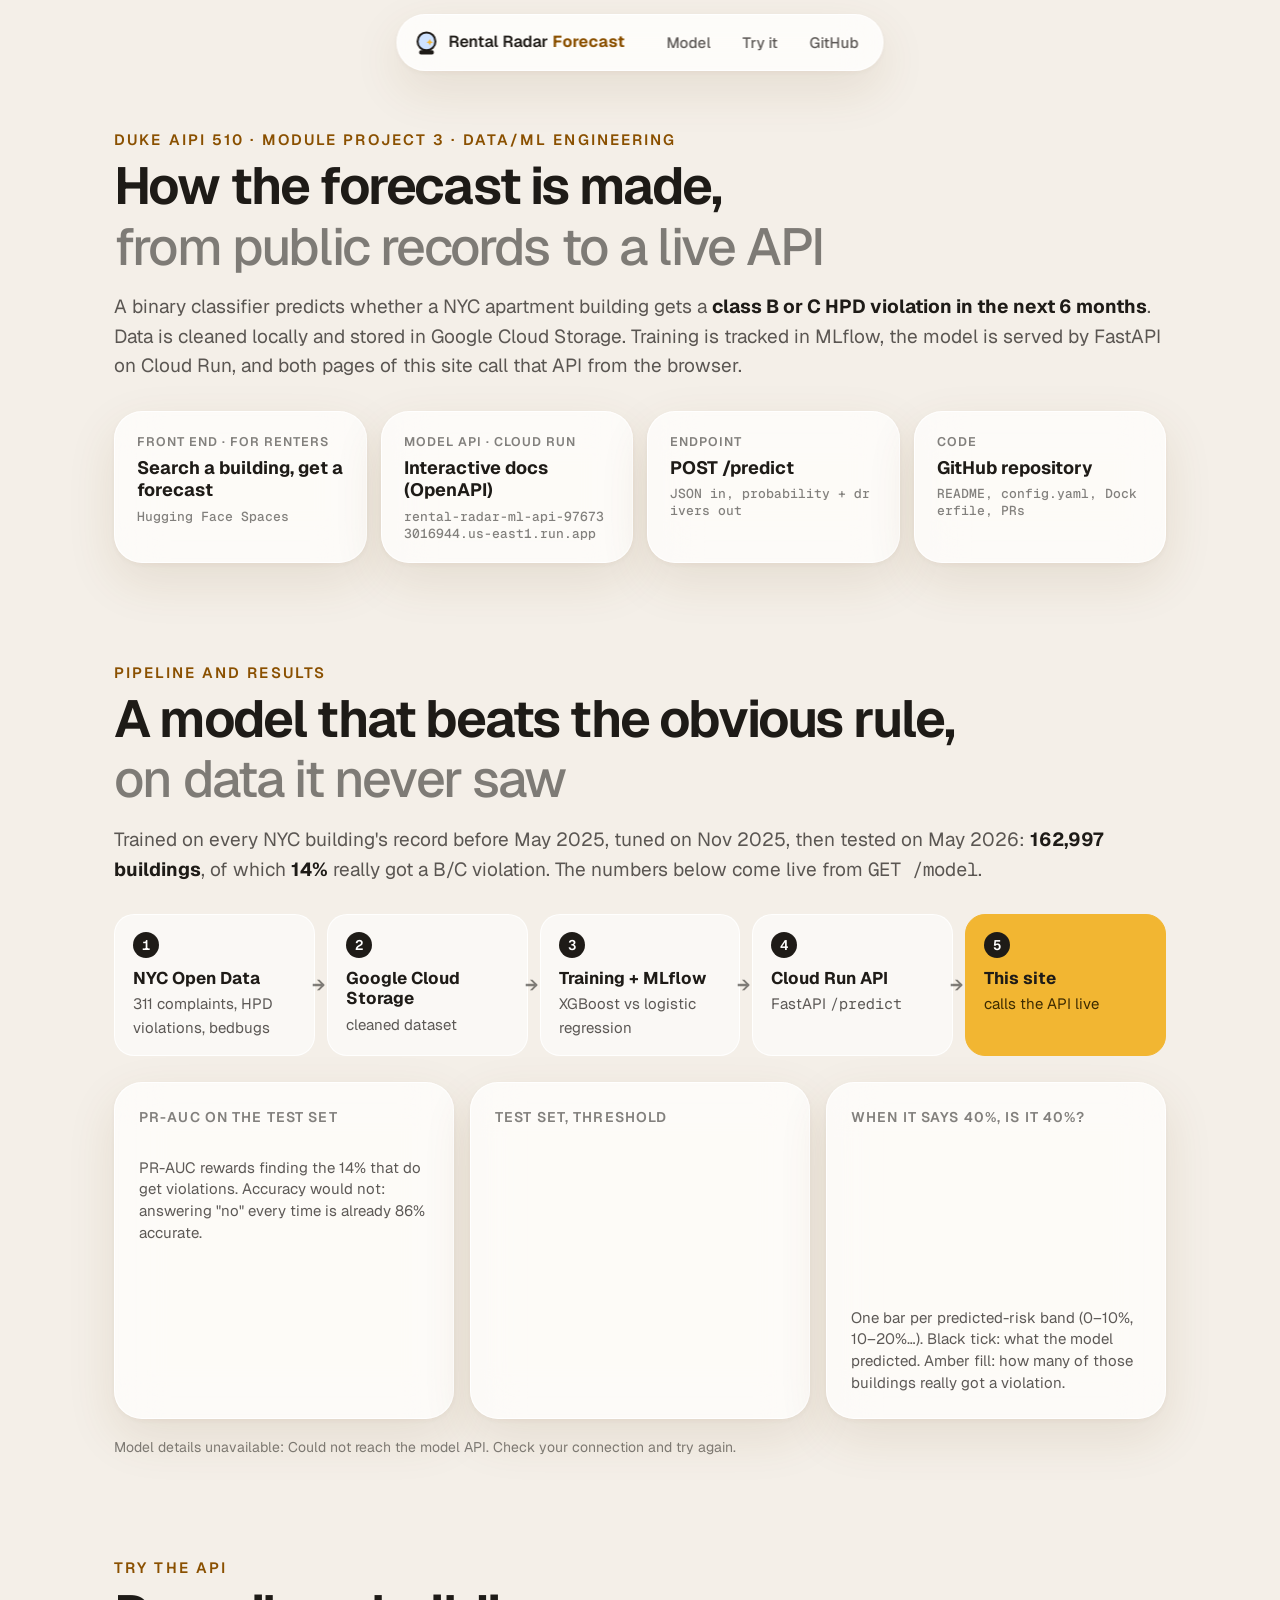
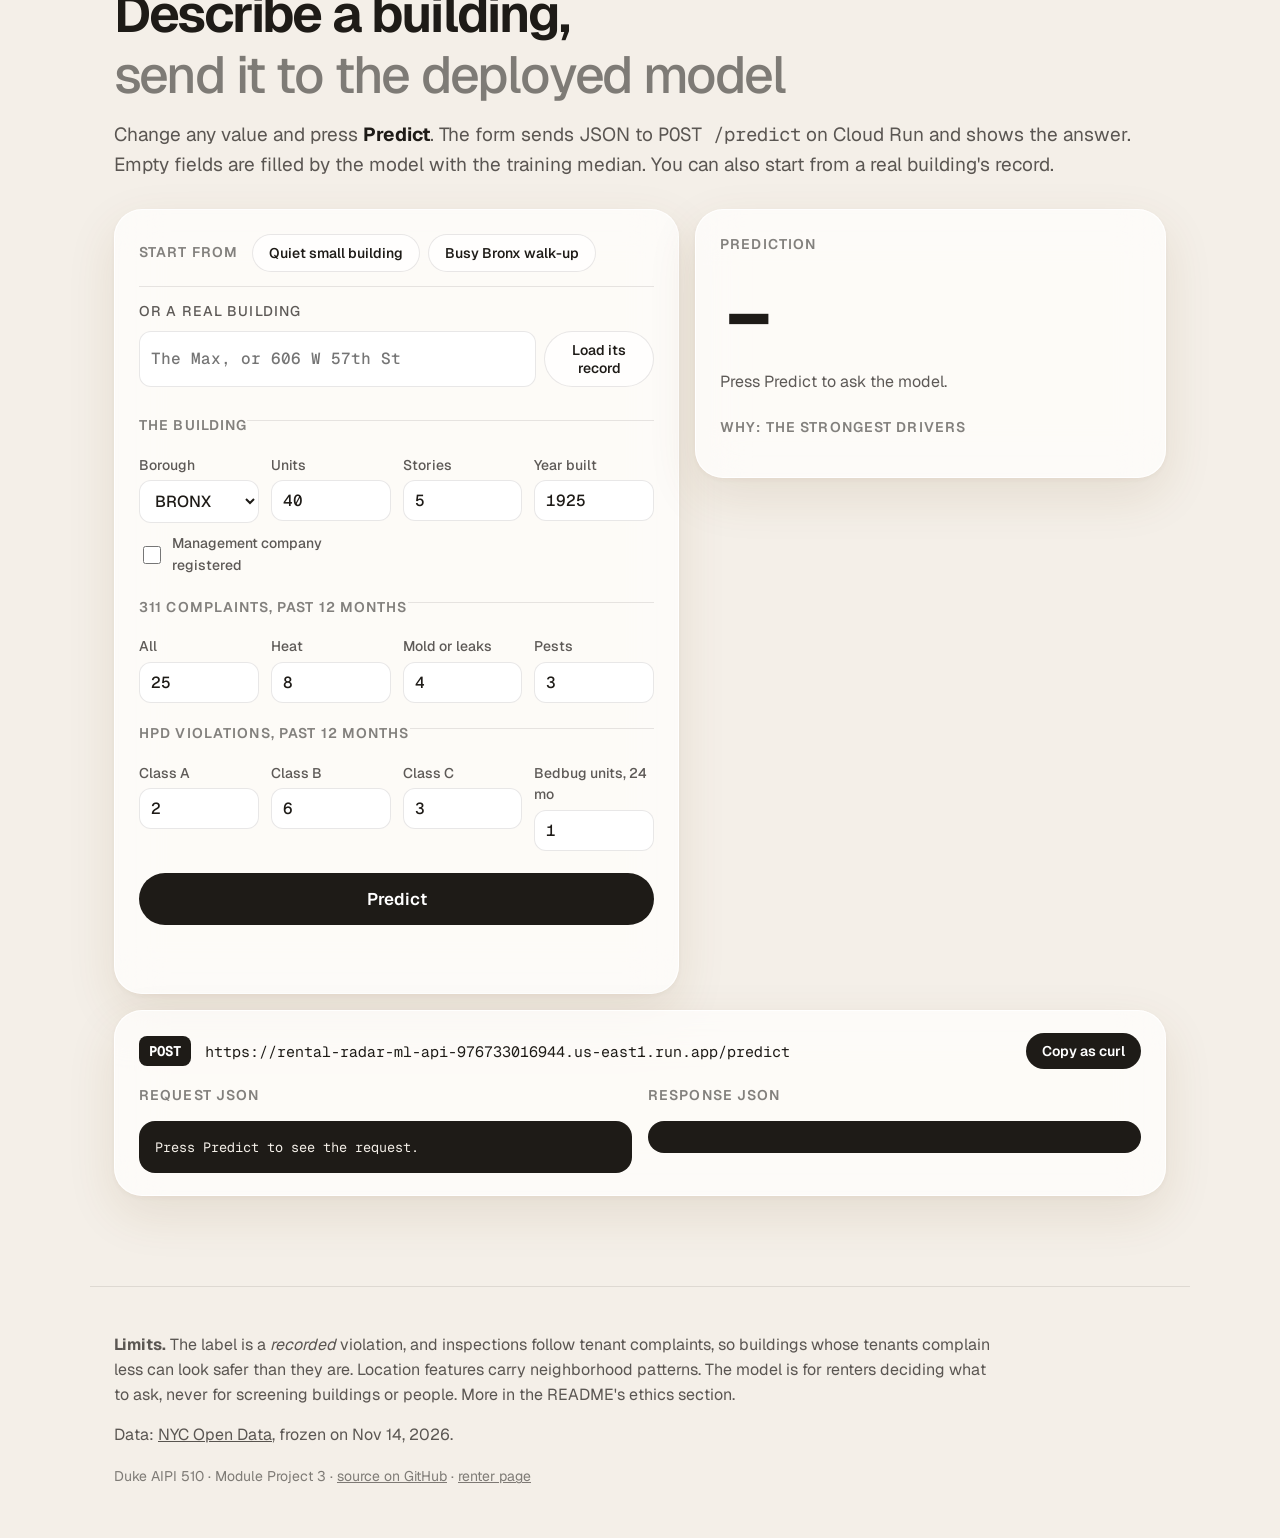
==== frontend/project.html @ d723352f "Front end: split into a renter page and a project page for graders" ====
<!doctype html>
<html lang="en">
<head>
<meta charset="utf-8">
<meta name="viewport" content="width=device-width, initial-scale=1">
<title>Rental Radar ML · Project</title>
<meta name="description" content="How the Rental Radar forecast is built: the data pipeline, the model's test results, and a form that sends your own request to the deployed /predict API. Duke AIPI 510, Module Project 3.">
<link rel="preconnect" href="https://fonts.googleapis.com">
<link rel="preconnect" href="https://fonts.gstatic.com" crossorigin>
<link rel="stylesheet" href="https://fonts.googleapis.com/css2?family=Geist:wght@400;500;600;700&family=Geist+Mono:wght@400;500;600&display=swap">
<link rel="stylesheet" href="styles.css">
<link rel="icon" href="data:image/svg+xml,%3Csvg xmlns='http://www.w3.org/2000/svg' viewBox='0 0 32 32'%3E%3Ccircle cx='16' cy='14' r='11' fill='%23CFE3FF' stroke='%231E1B17' stroke-width='2.5'/%3E%3Crect x='7' y='25' width='18' height='5' rx='2' fill='%231E1B17'/%3E%3C/svg%3E">
</head>
<body class="project">

<header class="nav">
  <a class="brand" href="index.html" data-keep-api aria-label="Rental Radar Forecast, the renter page">
    <svg viewBox="0 0 32 32" width="26" height="26" aria-hidden="true"><circle cx="16" cy="14" r="11" fill="#CFE3FF" stroke="#1E1B17" stroke-width="2.5"/><path d="M20 11l1.2 2.8 2.8 1.2-2.8 1.2-1.2 2.8-1.2-2.8-2.8-1.2 2.8-1.2z" fill="#F2B632"/><rect x="7" y="25" width="18" height="5" rx="2" fill="#1E1B17"/></svg>
    <span>Rental Radar <b>Forecast</b></span>
  </a>
  <nav aria-label="Sections">
    <a href="#model">Model</a>
    <a href="#try">Try it</a>
    <a data-repo href="#" target="_blank" rel="noopener">GitHub</a>
  </nav>
</header>

<main id="top">
  <!-- 1. What this is, and every link a grader needs -->
  <section class="block phead" aria-labelledby="pTitle">
    <p class="kicker">Duke AIPI 510 · Module Project 3 · Data/ML Engineering</p>
    <h1 id="pTitle" class="h2">How the forecast is made, <span class="soft">from public records to a live API</span></h1>
    <p class="sub">A binary classifier predicts whether a NYC apartment building gets a <b>class B or C HPD violation in the next 6 months</b>. Data is cleaned locally and stored in Google Cloud Storage. Training is tracked in MLflow, the model is served by FastAPI on Cloud Run, and both pages of this site call that API from the browser.</p>
    <div class="links">
      <a class="card lk" href="index.html" data-keep-api><span class="cap">Front end · for renters</span><b>Search a building, get a forecast</b><span class="mono">Hugging Face Spaces</span></a>
      <a class="card lk" id="lkDocs" target="_blank" rel="noopener"><span class="cap">Model API · Cloud Run</span><b>Interactive docs (OpenAPI)</b><span class="mono" id="lkApi"></span></a>
      <a class="card lk" href="#try"><span class="cap">Endpoint</span><b>POST /predict</b><span class="mono">JSON in, probability + drivers out</span></a>
      <a class="card lk" data-repo href="#" target="_blank" rel="noopener"><span class="cap">Code</span><b>GitHub repository</b><span class="mono">README, config.yaml, Dockerfile, PRs</span></a>
    </div>
  </section>

  <!-- 2. Pipeline and model results (from GET /model) -->
  <section id="model" class="block" aria-labelledby="modelTitle">
    <p class="kicker">Pipeline and results</p>
    <h2 id="modelTitle" class="h2">A model that beats the obvious rule, <span class="soft">on data it never saw</span></h2>
    <p class="sub">Trained on every NYC building's record before May 2025, tuned on Nov 2025, then tested on May 2026: <b>162,997 buildings</b>, of which <b>14%</b> really got a B/C violation. The numbers below come live from <code>GET /model</code>.</p>

    <div class="flow" aria-label="Pipeline">
      <div class="step"><b>NYC Open Data</b><span>311 complaints, HPD violations, bedbugs</span></div>
      <div class="step"><b>Google Cloud Storage</b><span>cleaned dataset</span></div>
      <div class="step"><b>Training + MLflow</b><span>XGBoost vs logistic regression</span></div>
      <div class="step"><b>Cloud Run API</b><span>FastAPI <code>/predict</code></span></div>
      <div class="step hl"><b>This site</b><span>calls the API live</span></div>
    </div>

    <div class="grid3">
      <div class="card stat">
        <p class="cap">PR-AUC on the test set</p>
        <div class="bars" id="bars"></div>
        <p class="note">PR-AUC rewards finding the 14% that do get violations. Accuracy would not: answering "no" every time is already 86% accurate.</p>
      </div>
      <div class="card stat">
        <p class="cap">Test set, threshold <span id="thr"></span></p>
        <div class="cm" id="cm"></div>
        <p class="note" id="cmNote"></p>
      </div>
      <div class="card stat">
        <p class="cap">When it says 40%, is it 40%?</p>
        <div class="calib" id="calib"></div>
        <p class="note">One bar per predicted-risk band (0–10%, 10–20%…). Black tick: what the model predicted. Amber fill: how many of those buildings really got a violation.</p>
      </div>
    </div>
    <p class="fine" id="modelMeta"></p>
  </section>

  <!-- 3. Try the API: user input -> POST /predict -> prediction -->
  <section id="try" class="block" aria-labelledby="tryTitle">
    <p class="kicker">Try the API</p>
    <h2 id="tryTitle" class="h2">Describe a building, <span class="soft">send it to the deployed model</span></h2>
    <p class="sub">Change any value and press <b>Predict</b>. The form sends JSON to <code>POST /predict</code> on Cloud Run and shows the answer. Empty fields are filled by the model with the training median. You can also start from a real building's record.</p>

    <div class="try2">
      <form class="card pform" id="pform" autocomplete="off">
        <div class="presets">
          <span class="cap">Start from</span>
          <button type="button" class="btn ghost small" data-preset="quiet">Quiet small building</button>
          <button type="button" class="btn ghost small" data-preset="busy">Busy Bronx walk-up</button>
        </div>
        <div class="loadreal">
          <label for="realQ" class="cap">or a real building</label>
          <div class="row"><input id="realQ" type="search" placeholder="The Max, or 606 W 57th St" minlength="2" maxlength="80">
          <button type="button" class="btn ghost small" id="loadReal">Load its record</button></div>
          <p class="fine" id="realNote"></p>
        </div>

        <fieldset><legend class="cap">The building</legend>
          <label>Borough<select name="borough"><option value="">(not given)</option><option>BRONX</option><option>BROOKLYN</option><option>MANHATTAN</option><option>QUEENS</option><option>STATEN ISLAND</option></select></label>
          <label>Units<input name="units" type="number" min="1" max="20000" step="1"></label>
          <label>Stories<input name="stories" type="number" min="1" max="200" step="1"></label>
          <label>Year built<input name="year_built" type="number" min="1700" max="2030" step="1"></label>
          <label class="chk"><input name="has_mgmt" type="checkbox"> Management company registered</label>
        </fieldset>
        <fieldset><legend class="cap">311 complaints, past 12 months</legend>
          <label>All<input name="c12_all" type="number" min="0" step="1"></label>
          <label>Heat<input name="c12_heat" type="number" min="0" step="1"></label>
          <label>Mold or leaks<input name="c12_mold" type="number" min="0" step="1"></label>
          <label>Pests<input name="c12_pests" type="number" min="0" step="1"></label>
        </fieldset>
        <fieldset><legend class="cap">HPD violations, past 12 months</legend>
          <label>Class A<input name="v12_a" type="number" min="0" step="1"></label>
          <label>Class B<input name="v12_b" type="number" min="0" step="1"></label>
          <label>Class C<input name="v12_c" type="number" min="0" step="1"></label>
          <label>Bedbug units, 24 mo<input name="bb24_infested" type="number" min="0" step="1"></label>
        </fieldset>
        <button type="submit" class="btn">Predict</button>
        <p class="status" id="status" role="status" aria-live="polite"></p>
      </form>

      <div class="card pout" id="pout" aria-live="polite">
        <p class="cap">Prediction</p>
        <div class="pbig"><span id="pProb">–</span><span class="pill" id="pRisk" hidden></span></div>
        <p class="pline" id="pLine">Press Predict to ask the model.</p>
        <p class="note" id="pBand"></p>
        <p class="cap" style="margin-top:22px">Why: the strongest drivers</p>
        <div class="why" id="pWhy"></div>
      </div>
    </div>

    <div class="card apicard">
      <div class="apihead">
        <span class="verb">POST</span><code id="apiUrl"></code>
        <span class="lat" id="apiLat"></span>
        <button type="button" class="btn small" id="copyCurl">Copy as curl</button>
      </div>
      <div class="io">
        <div><p class="cap">Request JSON</p><pre id="apiReq">Press Predict to see the request.</pre></div>
        <div><p class="cap">Response JSON</p><pre id="apiRes"></pre></div>
      </div>
    </div>
  </section>
</main>

<footer class="foot">
  <div>
    <p><b>Limits.</b> The label is a <i>recorded</i> violation, and inspections follow tenant complaints, so buildings whose tenants complain less can look safer than they are. Location features carry neighborhood patterns. The model is for renters deciding what to ask, never for screening buildings or people. More in the README's ethics section.</p>
    <p>Data: <a href="https://opendata.cityofnewyork.us/" target="_blank" rel="noopener">NYC Open Data</a>, frozen on Nov 14, 2026.</p>
  </div>
  <p class="fine">Duke AIPI 510 · Module Project 3 · <a data-repo href="#" target="_blank" rel="noopener">source on GitHub</a> · <a href="index.html" data-keep-api>renter page</a></p>
</footer>

<script src="config.js"></script>
<script src="common.js"></script>
<script src="project.js"></script>
</body>
</html>
---- frontend/styles.css ----
/* Rental Radar Forecast. Same visual language as the Rental Radar app: Geist, warm paper, glass cards, amber accent. */
:root{
  --page:#F4EFE8; --fg:#1E1B17; --fg2:rgba(30,27,23,.72); --fg3:rgba(30,27,23,.55);
  --card:rgba(255,255,255,.72); --edge:rgba(255,255,255,.9); --line:rgba(30,27,23,.10);
  --chip:rgba(30,27,23,.06); --chip2:rgba(30,27,23,.09);
  --amber:#F2B632; --amber-t:#8A5000; --red:#B53F2C; --green:#2C7A45; --blue:#2B63AD;
  --shadow:0 18px 50px rgba(110,72,20,.11),0 2px 6px rgba(110,72,20,.05);
  --font:"Geist",ui-sans-serif,system-ui,-apple-system,"Segoe UI",sans-serif;
  --mono:"Geist Mono",ui-monospace,"SF Mono",Menlo,monospace;
  --ease:cubic-bezier(.22,1,.36,1);
  color-scheme:light;
}
*{box-sizing:border-box}
html{scroll-behavior:smooth}
body{margin:0;background:var(--page);color:var(--fg);font:400 17px/1.55 var(--font);-webkit-font-smoothing:antialiased}
a{color:inherit}
code,pre{font-family:var(--mono)}
.sr{position:absolute;width:1px;height:1px;overflow:hidden;clip:rect(0 0 0 0)}
.soft{color:var(--fg3);font-weight:500}
:focus-visible{outline:3px solid var(--amber);outline-offset:2px;border-radius:8px}

/* nav */
.nav{position:fixed;top:14px;left:50%;transform:translateX(-50%);z-index:20;display:flex;align-items:center;gap:28px;
  padding:8px 10px 8px 16px;border-radius:999px;background:rgba(255,255,255,.78);backdrop-filter:blur(20px) saturate(160%);
  -webkit-backdrop-filter:blur(20px) saturate(160%);box-shadow:var(--shadow);border:1px solid var(--edge);width:max-content;max-width:calc(100% - 32px)}
.brand{display:flex;align-items:center;gap:9px;text-decoration:none;font-weight:600;font-size:16px;white-space:nowrap}
.brand b{color:var(--amber-t)}
.nav nav{display:flex;gap:4px}
.nav nav a{text-decoration:none;font-size:15px;font-weight:500;padding:8px 14px;border-radius:999px;color:var(--fg2)}
.nav nav a:hover{background:var(--chip);color:var(--fg)}

/* hero */
.hero{position:relative;min-height:100vh;display:flex;align-items:center;padding:120px 24px 80px;color:#FBF8F2;overflow:visible}
.hero-bg{position:absolute;inset:0;background:linear-gradient(180deg,rgba(14,15,18,.55),rgba(14,15,18,.35) 40%,rgba(14,15,18,.82)),url(img/dusk.jpg) center/cover no-repeat}
.hero-in{position:relative;max-width:1180px;margin:0 auto;width:100%;text-align:center}
.eyebrow{display:inline-flex;align-items:center;gap:10px;margin:0 0 22px;padding:8px 14px;border-radius:999px;background:rgba(255,255,255,.12);
  border:1px solid rgba(255,255,255,.18);font:500 14px/1 var(--mono);letter-spacing:.02em;backdrop-filter:blur(10px)}
.dot{width:8px;height:8px;border-radius:50%;background:#7BE495;box-shadow:0 0 0 4px rgba(123,228,149,.25);animation:pulse 2s ease-in-out infinite}
h1{margin:0 auto;font-size:clamp(40px,4.6vw,66px);line-height:1.04;letter-spacing:-.035em;font-weight:650}
@media (min-width:900px){.hero h1{white-space:nowrap}}
h1 .soft{display:block;color:rgba(251,248,242,.62);font-size:.56em;letter-spacing:-.02em;margin-top:14px;font-weight:500}
.squig{position:relative;white-space:nowrap;color:#FFD36B}
.squig svg,.forecast h2 em svg{position:absolute;left:-4px;bottom:-.18em;width:calc(100% + 8px);height:.28em;overflow:visible}
.squig path,.forecast h2 em path{stroke:var(--amber);stroke-width:5;fill:none;stroke-linecap:round;stroke-dasharray:260;stroke-dashoffset:260;animation:draw 1.1s .4s var(--ease) forwards}
.lede{max-width:62ch;font-size:clamp(18px,1.6vw,21px);line-height:1.5;color:rgba(251,248,242,.86);margin:26px auto 30px}
.lede b{color:#FFD36B;font-weight:600}

.search{position:relative;display:flex;align-items:center;gap:10px;max-width:720px;margin:0 auto;padding:8px 8px 8px 20px;border-radius:999px;
  background:#fff;box-shadow:0 20px 60px rgba(0,0,0,.35)}
.search .mag{width:22px;height:22px;fill:none;stroke:var(--fg3);stroke-width:2.2;stroke-linecap:round;flex:none}
.search input{flex:1;min-width:0;border:0;outline:0;background:transparent;font:500 19px var(--font);color:var(--fg);padding:12px 4px}
.search input::placeholder{color:var(--fg3)}
.btn{display:inline-flex;align-items:center;justify-content:center;gap:8px;border:0;cursor:pointer;border-radius:999px;padding:15px 26px;
  font:600 17px var(--font);background:var(--fg);color:#fff;text-decoration:none;transition:transform .2s var(--ease),background .2s}
.btn:hover{transform:translateY(-1px);background:#000}
.btn:active{transform:translateY(1px)}
.btn.ghost{background:rgba(255,255,255,.75);color:var(--fg);border:1px solid var(--line);font-weight:550}
.btn.ghost:hover{background:#fff}
.btn.small{padding:9px 16px;font-size:14px}
.results{text-align:left;position:absolute;left:0;right:0;top:calc(100% + 10px);margin:0;padding:8px;list-style:none;background:#fff;color:var(--fg);
  border-radius:22px;box-shadow:0 24px 60px rgba(0,0,0,.3);z-index:15;max-height:420px;overflow:auto}
.results li{display:flex;justify-content:space-between;align-items:center;gap:16px;padding:12px 14px;border-radius:14px;cursor:pointer}
.results li[aria-selected="true"],.results li:hover{background:var(--chip)}
.results .nm{font-weight:600;font-size:17px}
.results .ad{font-size:15px;color:var(--fg2)}
.results .u{font:500 14px var(--mono);color:var(--fg3);white-space:nowrap}
.results li.empty{flex-direction:column;align-items:flex-start;gap:10px;cursor:default}
.results li.empty:hover{background:transparent}
.results .lookup{border-color:var(--line)}
.results .lookup:disabled{opacity:.6;cursor:progress;transform:none}
.results .src{display:inline-block;margin-top:2px;font:500 13px var(--mono);color:var(--blue);text-decoration:none}
.results .src:hover{text-decoration:underline}
.try{display:flex;flex-wrap:wrap;align-items:center;justify-content:center;gap:10px;margin-top:20px}
.try span{font-size:15px;color:rgba(251,248,242,.7)}
.ex{border:1px solid rgba(255,255,255,.25);background:rgba(255,255,255,.12);color:#fff;border-radius:999px;padding:9px 16px;font:500 15px var(--font);cursor:pointer;backdrop-filter:blur(8px);transition:background .2s,transform .2s var(--ease)}
.ex:hover{background:rgba(255,255,255,.22);transform:translateY(-2px) rotate(-1deg)}
.status{min-height:26px;margin:18px 0 0;font-size:16px;color:#FFE2A0}
.status.err{color:#FFB4A6}

/* result */
.result{max-width:1100px;margin:-60px auto 0;padding:0 24px 40px;position:relative;z-index:5;scroll-margin-top:90px}
.bhead{display:flex;flex-wrap:wrap;align-items:flex-end;justify-content:space-between;gap:16px 24px;margin:0 0 26px;padding:26px 30px;border-radius:28px;
  background:var(--card);backdrop-filter:blur(24px) saturate(160%);-webkit-backdrop-filter:blur(24px) saturate(160%);border:1px solid var(--edge);box-shadow:var(--shadow)}
.bhead h2{margin:0;font-size:clamp(30px,4vw,44px);letter-spacing:-.03em;line-height:1.05}
.bhead .addr{margin:6px 0 0;font-size:18px;color:var(--fg2)}
.facts{display:flex;flex-wrap:wrap;gap:10px}
.fact{padding:10px 16px;border-radius:16px;background:var(--chip);text-align:left}
.fact b{display:block;font:600 22px/1.1 var(--mono);letter-spacing:-.02em}
.fact span{font-size:14px;color:var(--fg2)}

.card{background:var(--card);backdrop-filter:blur(24px) saturate(160%);-webkit-backdrop-filter:blur(24px) saturate(160%);
  border:1px solid var(--edge);border-radius:28px;box-shadow:var(--shadow)}
.bhead{background:rgba(255,255,255,.92)}
.forecast{position:relative;display:grid;grid-template-columns:minmax(0,1.25fr) minmax(0,1fr);gap:30px;padding:38px 40px 28px}
.forecast .ball{position:absolute;left:-26px;top:-34px;width:84px;transform:rotate(-10deg);animation:float 4s ease-in-out infinite;filter:drop-shadow(0 6px 0 rgba(0,0,0,.10))}
.ball .tw{animation:tw 1.6s ease-in-out infinite;transform-origin:center}
.sticker{position:absolute;top:-20px;right:30px;transform:rotate(6deg);background:var(--amber);color:#2a1d00;font-weight:700;font-size:17px;
  padding:11px 18px;border-radius:16px;box-shadow:0 6px 0 rgba(0,0,0,.12);animation:bob 3.2s ease-in-out infinite;display:flex;align-items:center;gap:8px;z-index:2}
.sticker span{font:600 24px var(--mono)}
.sticker.calm{background:#BFE8C9;color:#103D20}
.eb{margin:0 0 6px 54px;font:600 15px var(--font);letter-spacing:.14em;text-transform:uppercase;color:var(--amber-t)}
.forecast h2{margin:0;font-size:clamp(26px,3vw,34px);line-height:1.15;font-weight:620;letter-spacing:-.02em}
.forecast h2 em{font-style:normal;position:relative;white-space:nowrap}
.big{display:flex;align-items:flex-end;gap:18px;margin-top:20px;flex-wrap:wrap}
.pct{font:600 clamp(88px,11vw,124px)/.86 var(--mono);letter-spacing:-.06em}
.pct small{font-size:.42em;letter-spacing:-.02em;color:var(--fg2)}
.pct.go{animation:pop .7s var(--ease) both}
.side{display:flex;flex-direction:column;gap:4px;padding-bottom:10px}
.side b{font-size:26px;line-height:1.15;letter-spacing:-.01em}
.side span{font-size:17px;color:var(--fg2)}
.why-h{margin:26px 0 12px;font-size:15px;font-weight:600;letter-spacing:.08em;text-transform:uppercase;color:var(--fg3)}
.why{display:flex;flex-wrap:wrap;gap:10px}
.chipb{display:flex;align-items:baseline;gap:10px;padding:12px 18px;border-radius:18px;background:var(--chip);transition:transform .3s var(--ease);opacity:0;animation:rise .5s var(--ease) forwards}
.chipb:hover{transform:translateY(-3px) rotate(-1deg)}
.chipb b{font:600 32px/1.05 var(--mono);letter-spacing:-.03em}
.chipb span{font-size:17px;line-height:1.25;font-weight:500}
.chipb i{font-style:normal;font-size:20px;font-weight:700}
.chipb.up b,.chipb.up i{color:var(--red)} .chipb.dn b,.chipb.dn i{color:var(--green)}
.fc-side{display:flex;flex-direction:column;align-items:center;justify-content:center;gap:10px}
.gauge svg{width:100%;max-width:360px;display:block}
.gauge .gl{font:500 15px var(--font);fill:var(--fg2)}
.gauge .ml{font:600 15px var(--font);fill:var(--fg)}
.gauge .mv{font:500 15px var(--mono);fill:var(--fg2)}
.arc{stroke-dasharray:100;stroke-dashoffset:100;transition:stroke-dashoffset 1.4s var(--ease) .2s}
.needle{transform-origin:110px 115px;transform:rotate(-90deg);transition:transform 1.6s cubic-bezier(.3,1.55,.5,1) .2s}
.bubble{position:relative;padding:16px 18px;border-radius:20px 20px 20px 4px;background:var(--fg);color:#FBF8F2;font-size:18px;line-height:1.4;max-width:360px;width:100%}
.bubble i{display:block;font-style:normal;font-size:13px;letter-spacing:.14em;font-weight:600;color:var(--amber);margin-bottom:6px;text-transform:uppercase}
.fc-foot{grid-column:1/-1;display:flex;justify-content:space-between;flex-wrap:wrap;gap:8px 20px;border-top:1px dashed var(--line);padding-top:16px;font-size:15px;color:var(--fg2)}
.fc-foot b{color:var(--fg)}
.next{display:flex;flex-wrap:wrap;gap:12px;margin-top:22px}

.skeleton .pct,.skeleton .side,.skeleton .why,.skeleton .bubble{opacity:.35}

/* model + api blocks */
.block{max-width:1100px;margin:0 auto;padding:90px 24px 10px;scroll-margin-top:60px}
.kicker{margin:0 0 10px;font:600 15px var(--font);letter-spacing:.14em;text-transform:uppercase;color:var(--amber-t)}
.h2{margin:0;font-size:clamp(32px,4.4vw,52px);line-height:1.05;letter-spacing:-.035em;font-weight:650;max-width:26ch}
.h2 .soft{display:block;margin-top:6px}
.sub{max-width:62ch;font-size:19px;color:var(--fg2);margin:18px 0 30px}
.sub b{color:var(--fg)}
.flow{display:grid;grid-template-columns:repeat(5,minmax(0,1fr));gap:12px;margin:0 0 26px;counter-reset:s}
.step{position:relative;padding:16px 16px 16px 18px;border-radius:20px;background:rgba(255,255,255,.55);border:1px solid var(--edge);counter-increment:s}
.step::before{content:counter(s);display:inline-grid;place-items:center;width:26px;height:26px;border-radius:50%;background:var(--fg);color:#fff;font:600 14px var(--mono);margin-bottom:10px}
.step b{display:block;font-size:17px;line-height:1.2}
.step span{display:block;font-size:15px;color:var(--fg2);margin-top:4px}
.step.hl{background:var(--amber);border-color:var(--amber)}
.step.hl span{color:#3d2b00}
.step:not(:last-child)::after{content:"→";position:absolute;right:-12px;top:50%;transform:translateY(-50%);font-weight:700;color:var(--fg3);z-index:1}
.grid3{display:grid;grid-template-columns:repeat(3,minmax(0,1fr));gap:16px}
.stat{padding:24px}
.cap{margin:0 0 14px;font-size:14px;font-weight:600;letter-spacing:.08em;text-transform:uppercase;color:var(--fg3)}
.note{margin:14px 0 0;font-size:15px;color:var(--fg2);line-height:1.45}
.bars{display:flex;flex-direction:column;gap:12px}
.bar .lab{display:flex;justify-content:space-between;font-size:16px;margin-bottom:5px}
.bar .lab b{font:600 18px var(--mono)}
.bar .tr{height:14px;border-radius:999px;background:var(--chip)}
.bar .fill{height:100%;border-radius:999px;background:var(--fg3);width:0;transition:width 1.2s var(--ease)}
.bar.me .fill{background:var(--amber)}
.bar.me .lab{font-weight:600}
.cm{display:grid;grid-template-columns:auto 1fr 1fr;gap:6px;font-size:14px}
.cm .h{color:var(--fg3);font-weight:600;text-align:center;align-self:end}
.cm .r{color:var(--fg3);font-weight:600;align-self:center;text-align:right;padding-right:6px}
.cm .c{padding:12px 8px;border-radius:14px;text-align:center;background:var(--chip)}
.cm .c b{display:block;font:600 22px var(--mono);letter-spacing:-.02em}
.cm .c span{font-size:13px;color:var(--fg2)}
.cm .c.good{background:rgba(44,122,69,.12)} .cm .c.bad{background:rgba(181,63,44,.10)}
.calib{display:flex;align-items:flex-end;gap:6px;height:150px;padding-top:6px}
.calib .col{flex:1;height:100%;display:flex;flex-direction:column;justify-content:flex-end;position:relative;border-radius:8px;background:var(--chip)}
.calib .obs{border-radius:8px;background:var(--amber);height:0;transition:height 1.2s var(--ease)}
.calib .tick{position:absolute;left:-2px;right:-2px;height:2px;background:var(--fg)}
.calib .bl{position:absolute;bottom:-22px;left:0;right:0;text-align:center;font:500 12px var(--mono);color:var(--fg3)}
.calib-wrap{padding-bottom:22px}
.fine{font-size:14px;color:var(--fg3);margin:18px 0 0}

.apicard{padding:22px 24px}
.apihead{display:flex;flex-wrap:wrap;align-items:center;gap:10px 14px;margin-bottom:16px}
.verb{font:700 14px var(--mono);background:var(--fg);color:#fff;padding:6px 10px;border-radius:8px}
.apihead code{font-size:15px;word-break:break-all;flex:1;min-width:200px}
.lat{font:500 14px var(--mono);color:var(--green)}
.io{display:grid;grid-template-columns:1fr 1fr;gap:16px}
pre{margin:0;padding:16px;border-radius:16px;background:#1E1B17;color:#F4EFE8;font-size:13.5px;line-height:1.5;overflow:auto;max-height:340px;white-space:pre-wrap;word-break:break-word}

.foot{max-width:1100px;margin:80px auto 0;padding:30px 24px 50px;border-top:1px solid var(--line);font-size:16px;color:var(--fg2)}
.foot p{max-width:80ch}

@keyframes draw{to{stroke-dashoffset:0}}
@keyframes pulse{50%{box-shadow:0 0 0 8px rgba(123,228,149,0)}}
@keyframes float{0%,100%{transform:rotate(-10deg) translateY(0)}50%{transform:rotate(-4deg) translateY(-7px)}}
@keyframes bob{0%,100%{transform:rotate(6deg) translateY(0)}50%{transform:rotate(3deg) translateY(-5px)}}
@keyframes tw{0%,100%{opacity:.2}50%{opacity:1}}
@keyframes pop{0%{transform:scale(.6);opacity:0}70%{transform:scale(1.06)}100%{transform:scale(1);opacity:1}}
@keyframes rise{from{opacity:0;transform:translateY(10px)}to{opacity:1;transform:none}}
/* renter page: link to the project page */
.howto{padding-bottom:20px}
.howto .sub{margin-bottom:24px}

/* project page (for graders) */
.phead{padding-top:130px}
.project .h2,.project .sub,.phead h1.h2{max-width:none}
.phead h1 .soft{color:var(--fg3);font-size:1em;letter-spacing:-.035em;margin-top:6px;max-width:none}
.links{display:grid;grid-template-columns:repeat(4,minmax(0,1fr));gap:14px}
.lk{display:flex;flex-direction:column;gap:6px;padding:20px 22px;text-decoration:none;color:var(--fg);transition:transform .2s var(--ease)}
.lk:hover{transform:translateY(-3px)}
.lk .cap{margin:0;font-size:12.5px}
.lk b{font-size:18px;line-height:1.25}
.lk .mono{font:500 13px var(--mono);color:var(--fg3);word-break:break-all}
.try2{display:grid;grid-template-columns:minmax(0,1.2fr) minmax(0,1fr);gap:16px;margin-bottom:16px;align-items:start}
.pform{padding:24px}
.pform .presets{display:flex;flex-wrap:wrap;align-items:center;gap:8px;margin-bottom:14px}
.pform .presets .cap{margin:0 6px 0 0}
.loadreal{padding:14px 0 6px;border-top:1px solid var(--line)}
.loadreal .cap{display:block;margin-bottom:8px}
.loadreal .row{display:flex;gap:8px}
.loadreal .fine{margin-top:8px}
.pform fieldset{border:0;border-top:1px solid var(--line);margin:0;padding:14px 0 6px;display:grid;grid-template-columns:repeat(4,minmax(0,1fr));gap:10px 12px}
.pform legend{padding:14px 0 4px;margin:0}
.pform label{display:flex;flex-direction:column;gap:4px;font-size:14px;color:var(--fg2);font-weight:500}
.pform label.chk{flex-direction:row;align-items:center;gap:8px;grid-column:span 2}
.pform input:not([type=checkbox]),.pform select{width:100%;min-width:0;padding:9px 11px;border:1px solid var(--line);border-radius:12px;background:#fff;font:500 16px var(--mono);color:var(--fg)}
.pform select{font-family:var(--font)}
.pform input[type=checkbox]{width:18px;height:18px;accent-color:var(--fg)}
.pform > .btn{margin-top:16px;width:100%}
.pform .status{color:var(--fg2)}
.pform .status.err{color:var(--red)}
.pout{padding:24px;position:sticky;top:90px}
.pbig{display:flex;align-items:center;gap:16px;flex-wrap:wrap}
#pProb{font:600 clamp(64px,8vw,96px)/.9 var(--mono);letter-spacing:-.05em}
#pProb small{font-size:.42em;color:var(--fg2)}
.pill{font:600 14px var(--font);text-transform:uppercase;letter-spacing:.08em;padding:7px 12px;border-radius:999px;background:var(--chip)}
.pill.high{background:rgba(181,63,44,.14);color:var(--red)}
.pill.medium{background:rgba(242,182,50,.25);color:var(--amber-t)}
.pill.low{background:rgba(44,122,69,.14);color:var(--green)}
.pline{margin:14px 0 0;font-size:16px;color:var(--fg2)}
.pline b{color:var(--fg)}
.pout .chipb{padding:9px 13px}
.pout .chipb b{font-size:22px}
.pout .chipb span{font-size:15px}
.skeleton #pProb,.skeleton .why{opacity:.35}

@media (prefers-reduced-motion:reduce){*,*::before,*::after{animation:none!important;transition:none!important}
  .squig path,.forecast h2 em path{stroke-dashoffset:0}.chipb{opacity:1}}

@media (max-width:900px){
  .forecast{grid-template-columns:minmax(0,1fr);padding:64px 22px 24px}
  .forecast .ball{left:-6px;top:-30px;width:68px}
  .sticker{top:-16px;right:14px;font-size:15px}
  .eb{margin-left:0}
  .flow{grid-template-columns:1fr 1fr}
  .step::after{display:none}
  .grid3,.io{grid-template-columns:1fr}
  .links{grid-template-columns:1fr 1fr}
  .try2{grid-template-columns:minmax(0,1fr)}
  .pout{position:static}
  .pform fieldset{grid-template-columns:1fr 1fr}
}
@media (max-width:560px){
  body{font-size:16px}
  .nav{gap:8px;padding-left:12px}.nav nav a{padding:8px 9px;font-size:14px}.brand span{display:none}
  .hero{padding:100px 16px 70px}
  .search{flex-wrap:wrap;border-radius:26px;padding:10px 10px 10px 16px}
  .search .btn{width:100%}
  .result,.block{padding-left:16px;padding-right:16px}
  .bhead{padding:20px}
  .flow{grid-template-columns:1fr}
  .chipb b{font-size:26px}
  .phead{padding-top:100px}
  .links{grid-template-columns:1fr}
  .loadreal .row{flex-direction:column}
}
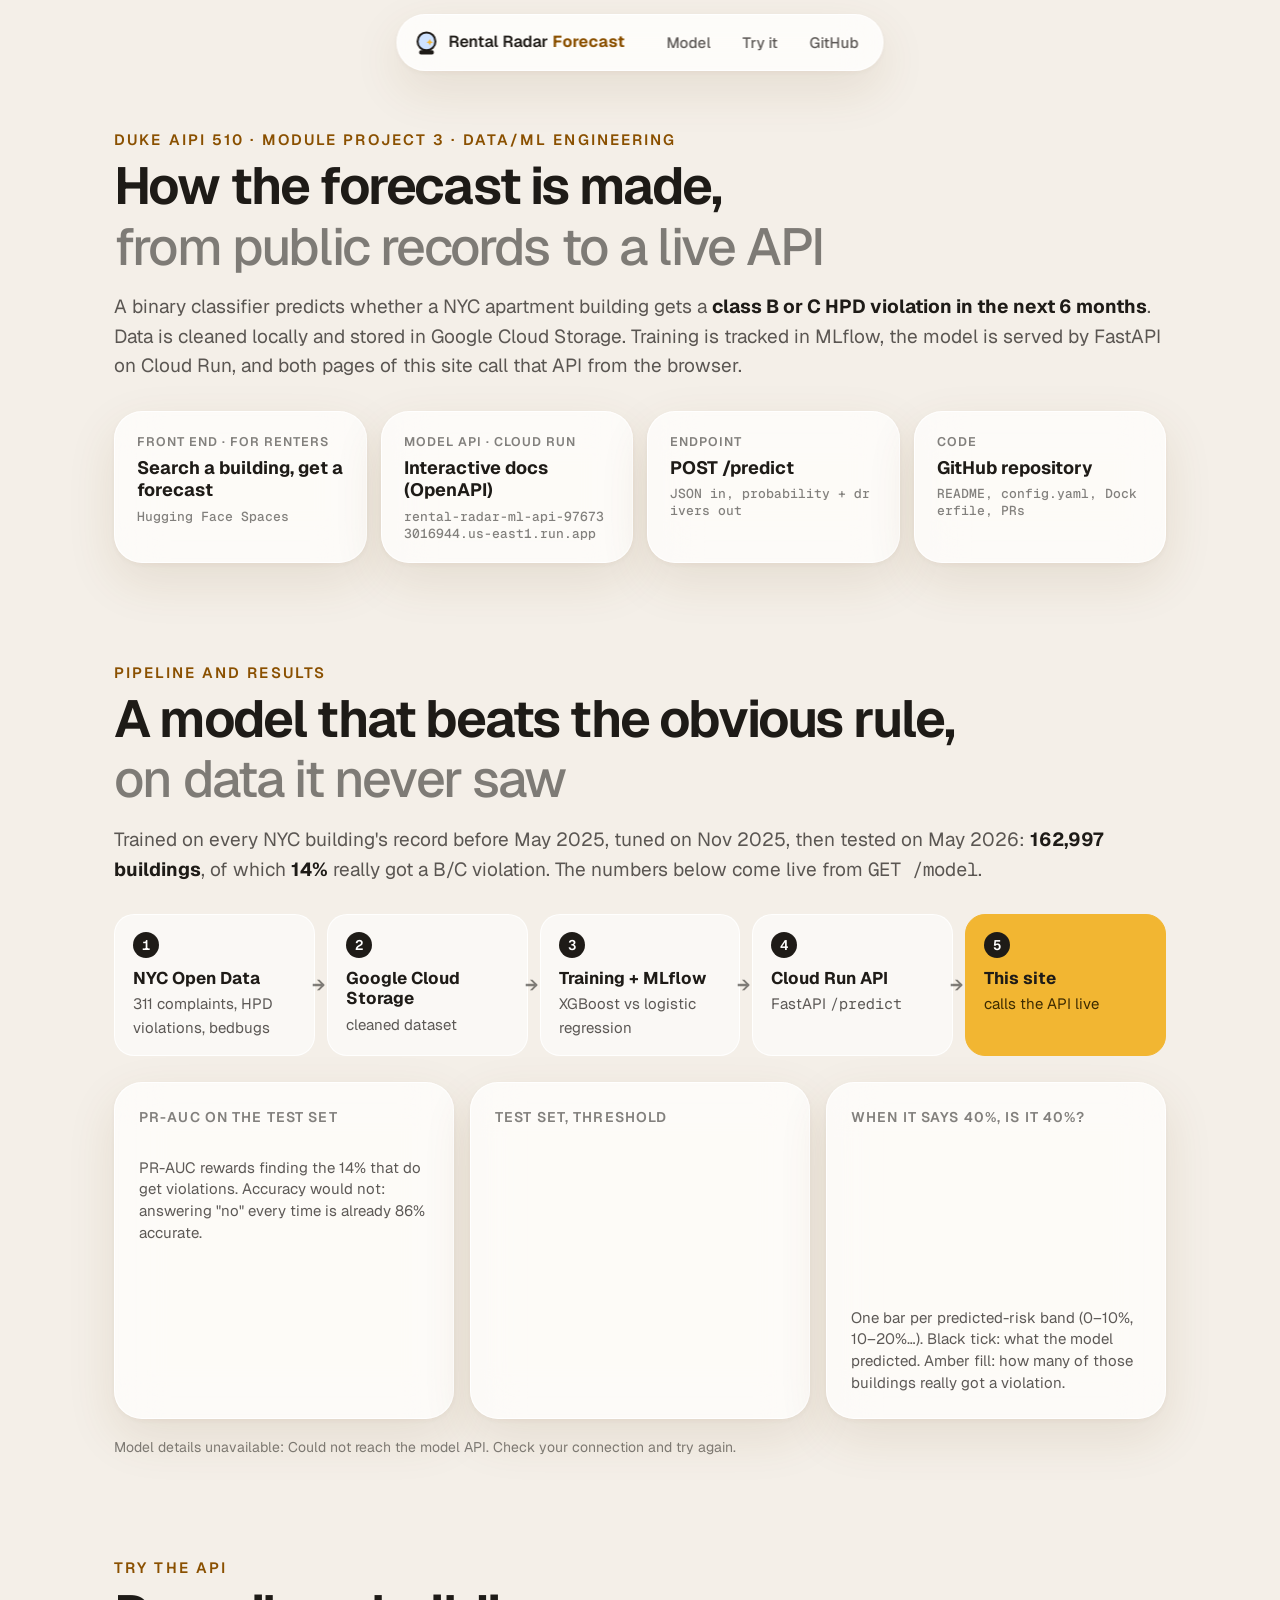
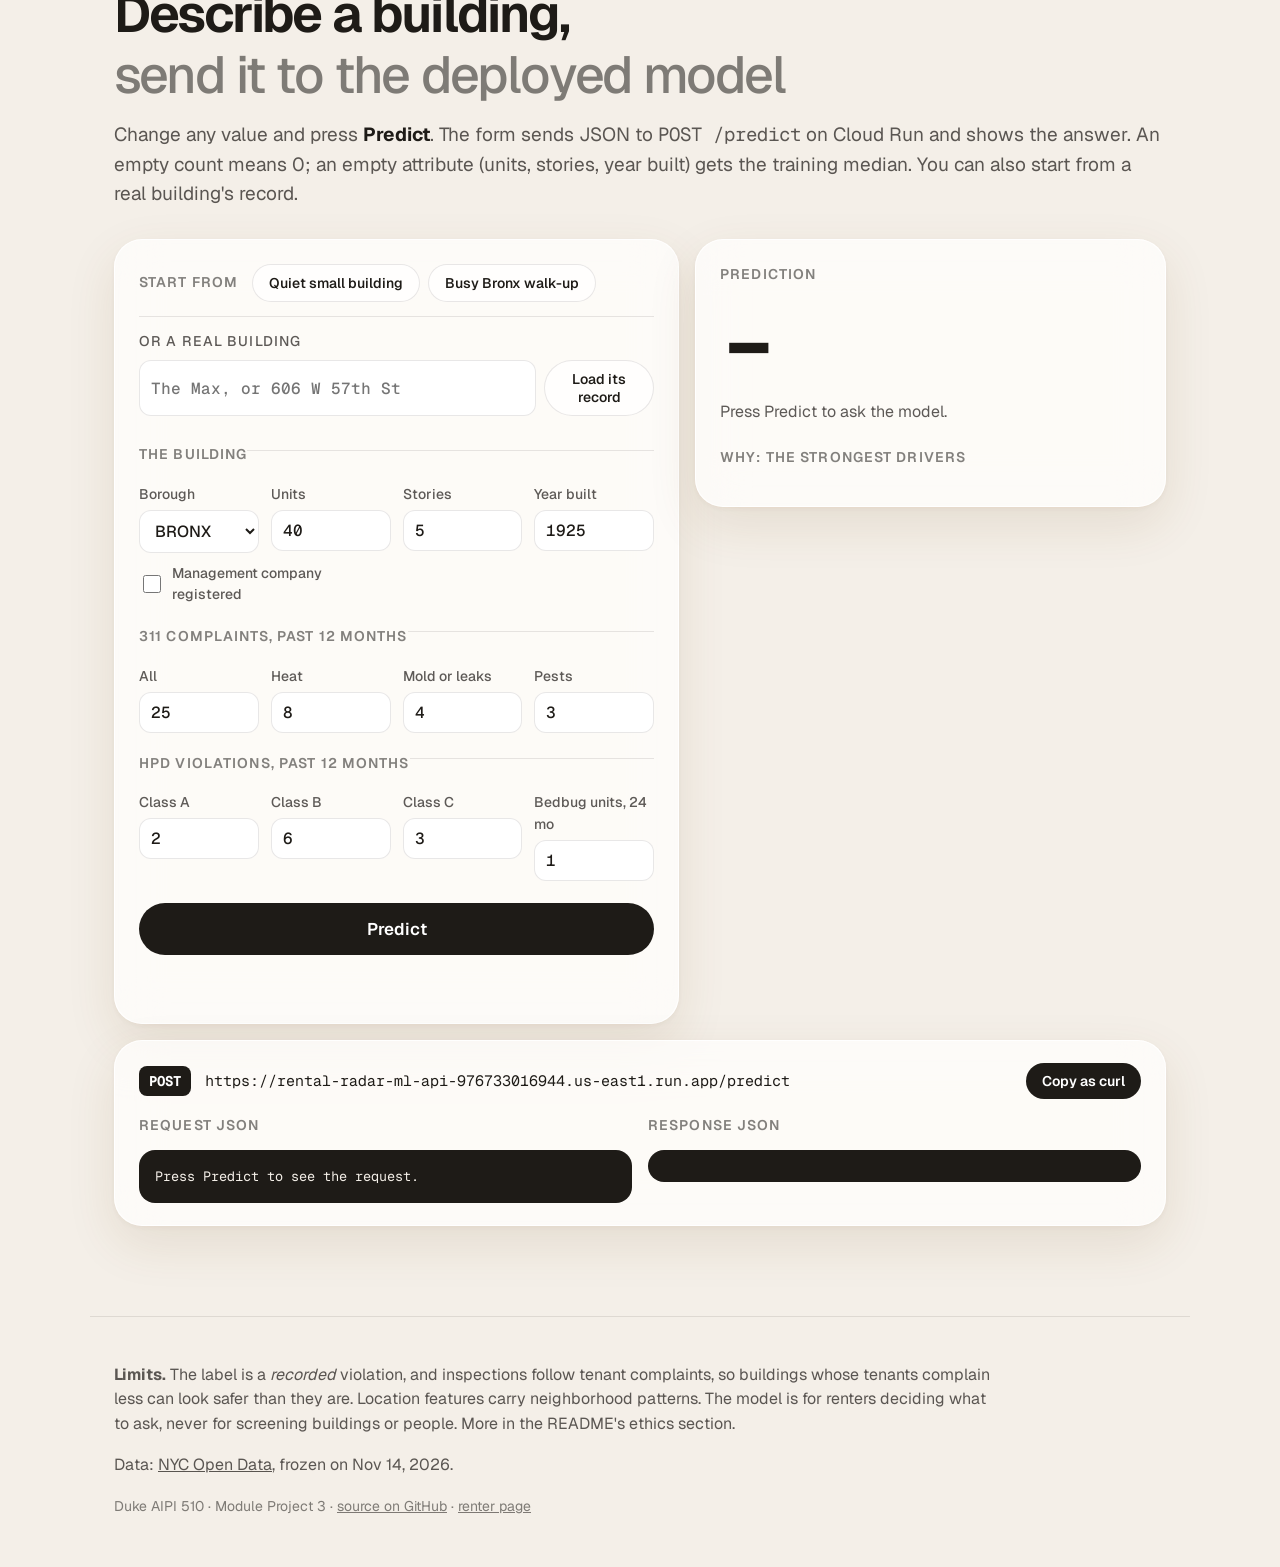
==== commit d32f7223: "README and front end: final check after PRs #11 and #12 - README: 41 tests (was 40), PR history and " ====
--- a/frontend/project.html
+++ b/frontend/project.html
@@ -77,7 +77,7 @@
   <section id="try" class="block" aria-labelledby="tryTitle">
     <p class="kicker">Try the API</p>
     <h2 id="tryTitle" class="h2">Describe a building, <span class="soft">send it to the deployed model</span></h2>
-    <p class="sub">Change any value and press <b>Predict</b>. The form sends JSON to <code>POST /predict</code> on Cloud Run and shows the answer. Empty fields are filled by the model with the training median. You can also start from a real building's record.</p>
+    <p class="sub">Change any value and press <b>Predict</b>. The form sends JSON to <code>POST /predict</code> on Cloud Run and shows the answer. An empty count means 0; an empty attribute (units, stories, year built) gets the training median. You can also start from a real building's record.</p>
 
     <div class="try2">
       <form class="card pform" id="pform" autocomplete="off">
